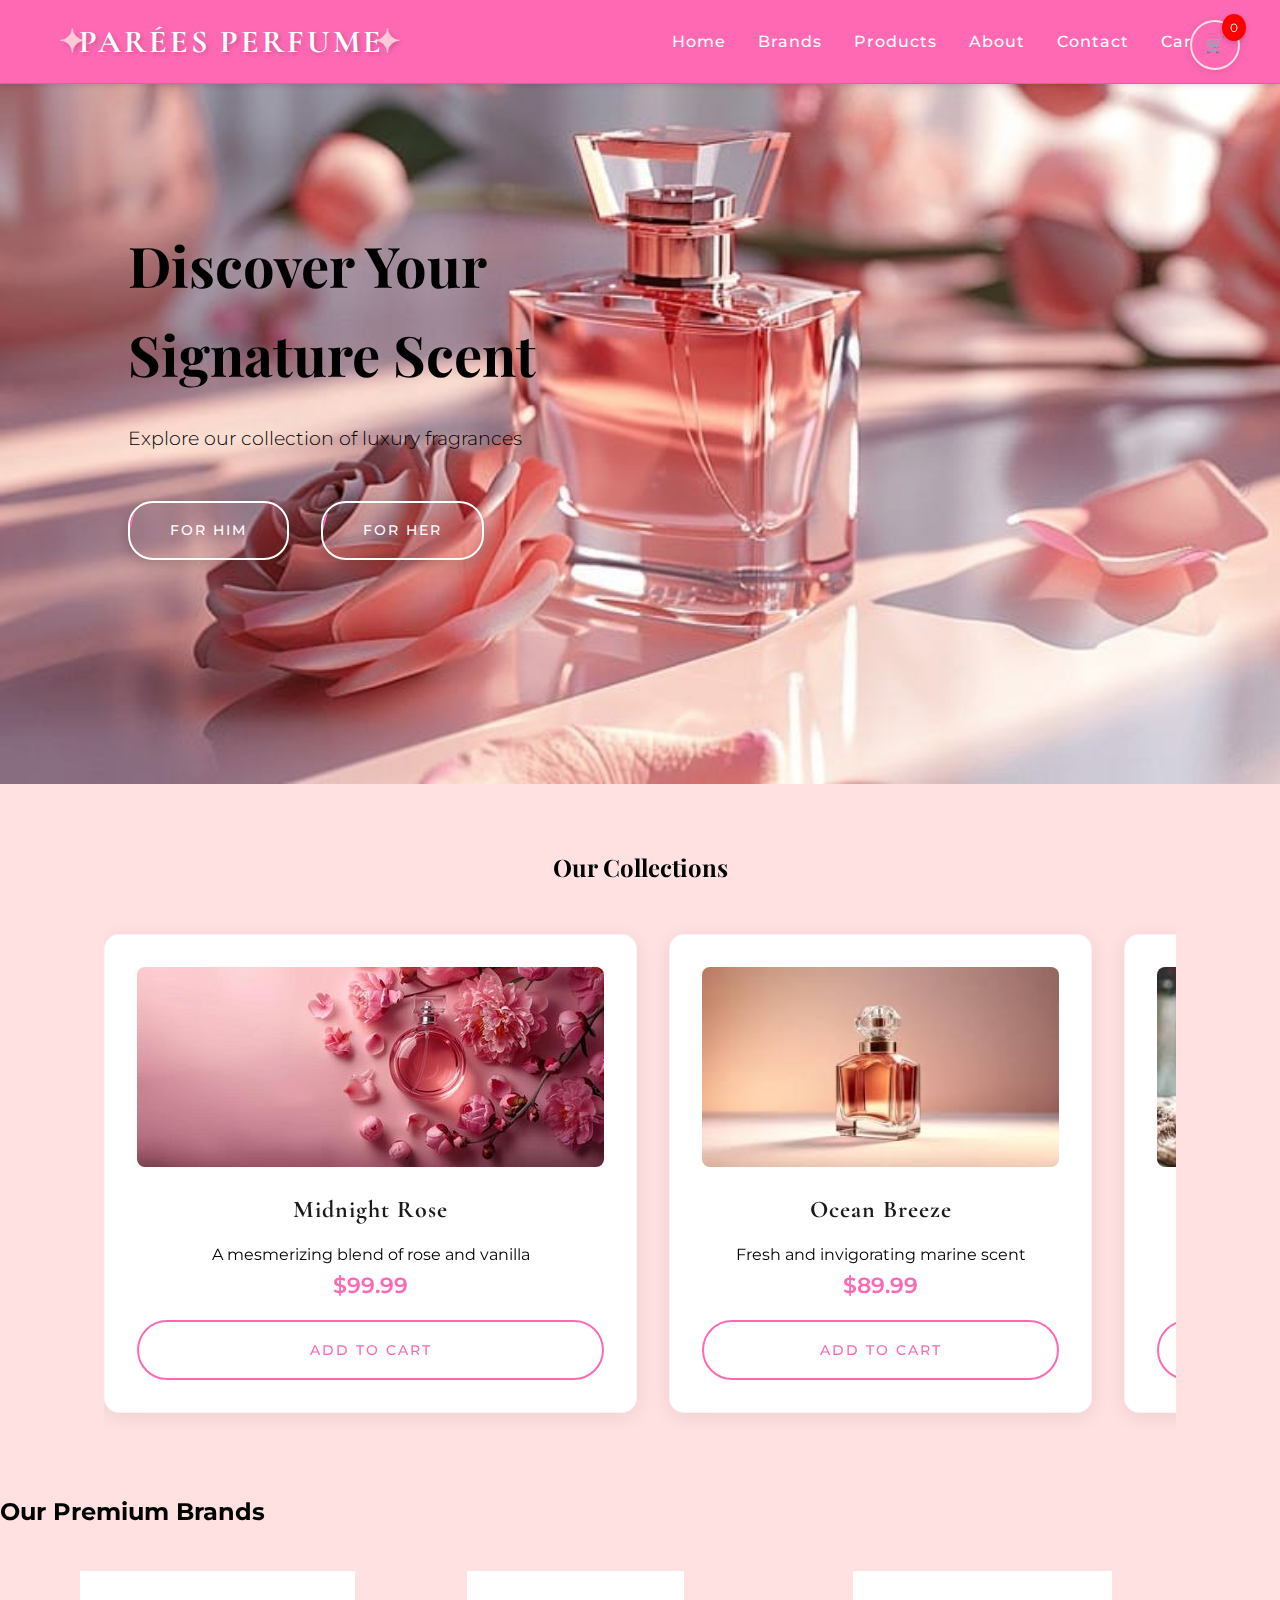
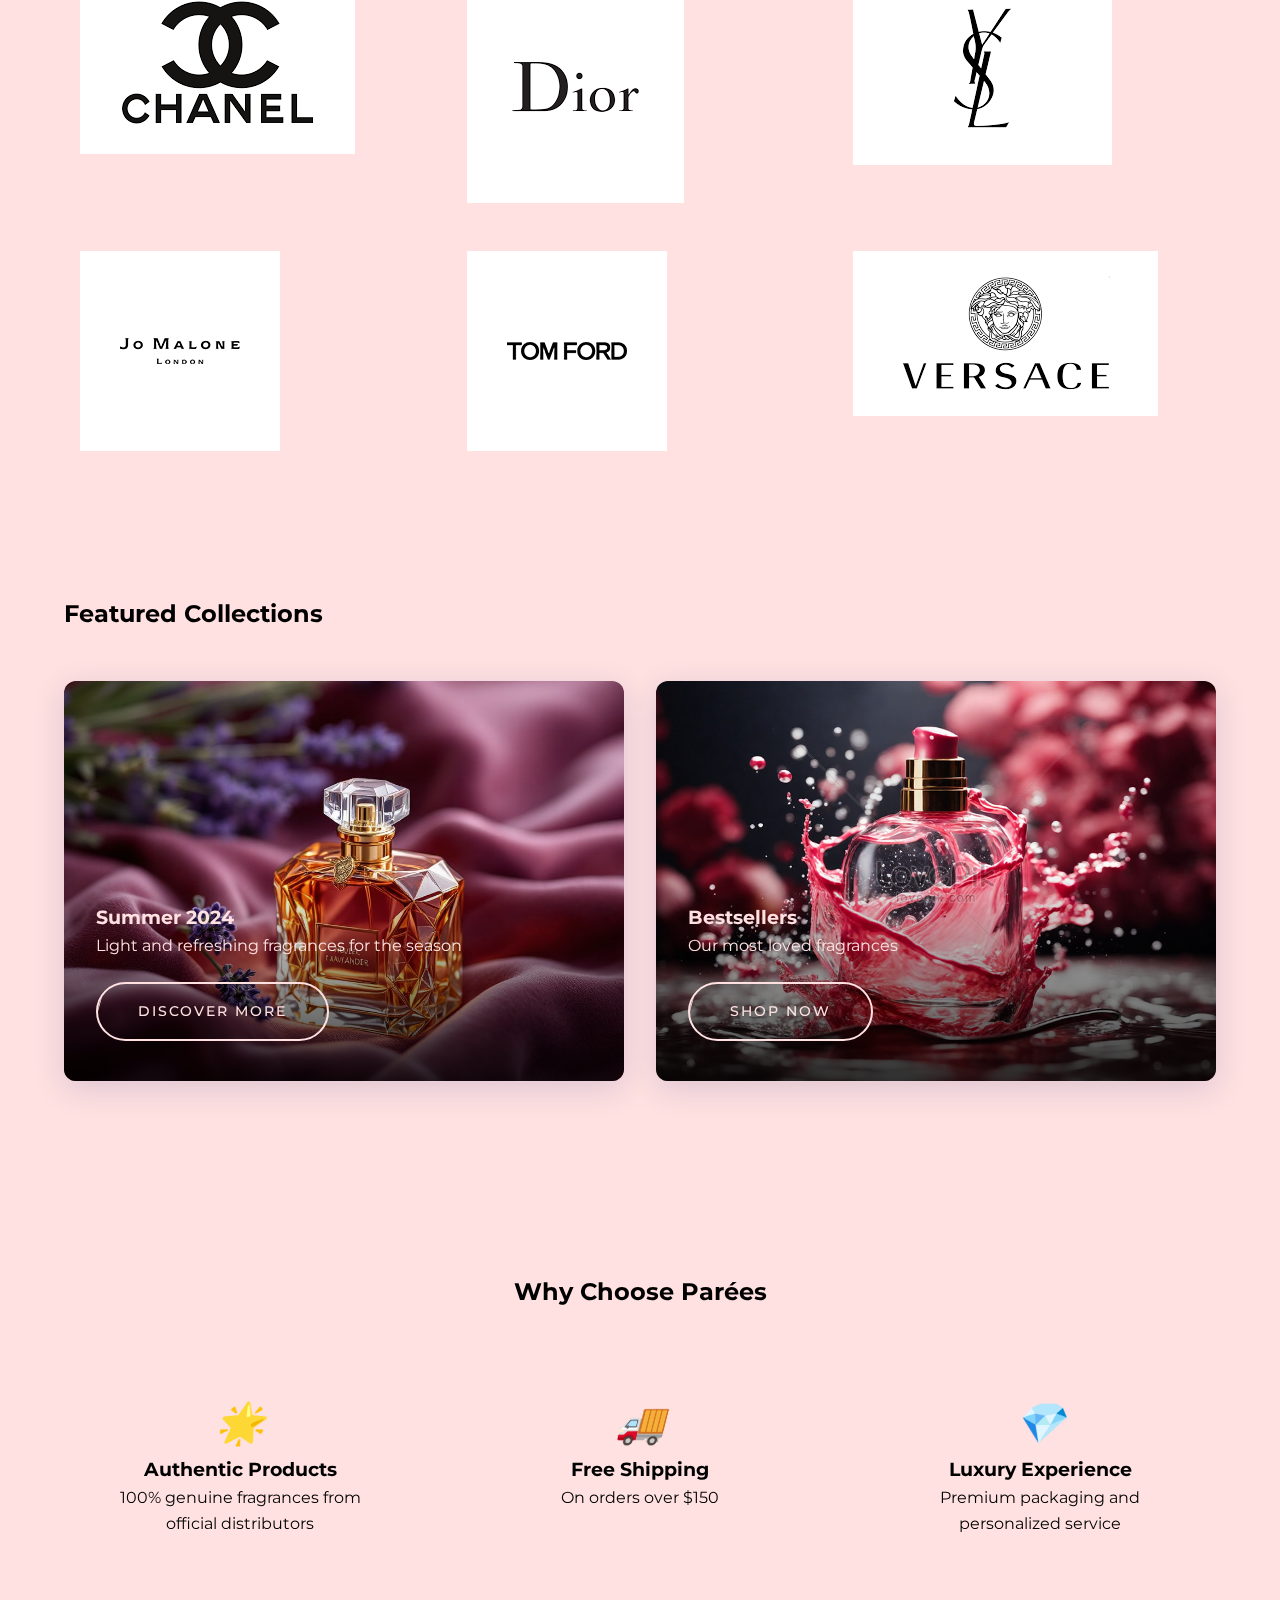
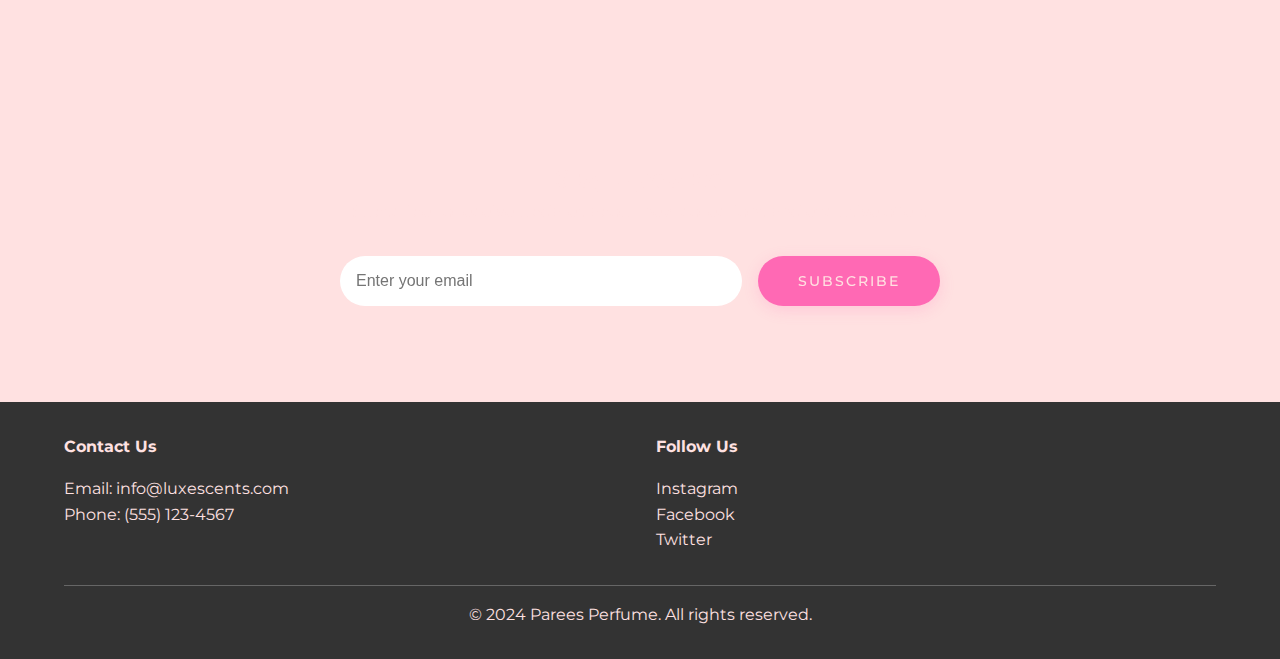
==== index.html @ 239a9b9b "Add files via upload" ====
<!DOCTYPE html>
<html lang="en">
<head>
    <meta charset="UTF-8">
    <meta name="viewport" content="width=device-width, initial-scale=1.0">
    <title>Parees Perfume | Your Signature Scent</title>
    <link rel="preconnect" href="https://fonts.googleapis.com">
    <link rel="preconnect" href="https://fonts.gstatic.com" crossorigin>
    <link href="https://fonts.googleapis.com/css2?family=Cormorant+Garamond:wght@400;600&family=Montserrat:wght@300;400;500&family=Playfair+Display:wght@400;700&display=swap" rel="stylesheet">
    <link rel="stylesheet" href="styles.css">
    <link rel="stylesheet" href="responsive.css">
</head>
<body>
    <header>
        <nav>
            <div class="logo">PARÉES PERFUME</div>
            <div class="hamburger">
                <span></span>
                <span></span>
                <span></span>
            </div>
            <ul class="nav-links">
                <li><a href="#home">Home</a></li>
                <li><a href="brands.html">Brands</a></li>
                <li><a href="#products">Products</a></li>
                <li><a href="about.html">About</a></li>
                <li><a href="contact.html">Contact</a></li>
                <li><a href="cart.html">Cart</a></li>
            </ul>
        </nav>
    </header>

    <div class="cart-toggle" id="cartToggle">
        🛒
        <span class="cart-badge">0</span>
    </div>

    <div class="cart-sidebar" id="cartSidebar">
        <button class="close-cart" id="closeCart">×</button>
        <h2>Your Cart</h2>
        <div id="cartItems" class="cart-items">
            <!-- Cart items will be inserted here -->
        </div>
        <div class="cart-summary">
            <div class="summary-item">
                <span>Total:</span>
                <span id="cartTotal">$0.00</span>
            </div>
            <button class="checkout-btn">Checkout</button>
        </div>
    </div>

    <div class="main">
    <section class="hero">
        <h1>Discover Your Signature Scent</h1>
        <p>Explore our collection of luxury fragrances</p>
        <div class="gender-nav">
            <a href="male.html" class="gender-btn">For Him</a>
            <a href="female.html" class="gender-btn">For Her</a>
        </div>
    </div>
    </section>

    <section class="products" id="products">
        <h2>Our Collections</h2>
        <div class="product-grid">
            <div class="product-card" data-product-id="1">
                <img src="1.jpeg" alt="Midnight Rose" class="product-image">
                <h3>Midnight Rose</h3>
                <p>A mesmerizing blend of rose and vanilla</p>
                <span class="price">$99.99</span>
                <button>Add to Cart</button>
            </div>

            <div class="product-card" data-product-id="2">
                <img src="2.png" alt="Ocean Breeze" class="product-image">
                <h3>Ocean Breeze</h3>
                <p>Fresh and invigorating marine scent</p>
                <span class="price">$89.99</span>
                <button>Add to Cart</button>
            </div>

            <div class="product-card" data-product-id="3">
                <img src="3.png" alt="Woodland Mystery" class="product-image">
                <h3>Woodland Mystery</h3>
                <p>Deep woody notes with amber</p>
                <span class="price">$119.99</span>
                <button>Add to Cart</button>
            </div>
        </div>
    </section>

    <section class="featured-brands">
        <h2>Our Premium Brands</h2>
        <div class="brands-grid">

            <div class="chanel_logo">
            <a href="brands.html" class="brand-item">
                <img src="chanellogo.png" alt="Chanel">
            </a>
             </div>

             <div class="dior_logo">
            <a href="brands.html" class="brand-item">
                <img src="dior.jpg.png" alt="Dior">
            </a>
            </div>

            <div class="gucci_logo">
                <a href="brands.html" class="brand-item">
                    <img src="ysl.1.png" alt="ysl">
                </a>
                </div>

                <div class="jomalone_logo">
                    <a href="brands.html" class="brand-item">
                        <img src="jomalone_logo2.png" alt="jomalone_logo">
                    </a>
                    </div>
                
                    
                    <div class="gucci_logo">
                        <a href="brands.html" class="brand-item">
                            <img src="tm2.png" alt="Dior">
                        </a>
                        </div>

                        <div class="gucci_logo">
                            <a href="brands.html" class="brand-item">
                                <img src="versace.jpg.png" alt="Dior">
                            </a>
                            </div>




            <!-- <div class="gucci_logo">
             <a href="brands.html" class="brand-item"> -->
                <!-- <img src="ysl.jpg.png" alt="ysl> -->
            <!-- </a> -->
            <!-- </div> -->
            <!-- <a href="brands.html" class="view-all-brands">
                View All Brands <span>→</span>
            </a>
        </div>  -->
    </section>

    <section class="featured-section">
        <h2>Featured Collections</h2>
        <div class="featured-grid">
            <div class="featured-card">
                <img src="summer_collection.png" alt="Summer Collection 2024" class="featured-image">
                <div class="featured-content">
                    <h3>Summer 2024</h3>
                    <p>Light and refreshing fragrances for the season</p>
                    <a href="#" class="featured-btn">Discover More</a>
                </div>
            </div>
            <div class="featured-card">
                <img src="bestseller.png" alt="Bestseller Collection" class="featured-image">
                <div class="featured-content">
                    <h3>Bestsellers</h3>
                    <p>Our most loved fragrances</p>
                    <a href="#" class="featured-btn">Shop Now</a>
                </div>
            </div>
        </div>
    </section>

    <section class="why-choose-us">
        <h2>Why Choose Parées</h2>
        <div class="features-grid">
            <div class="feature">
                <i class="feature-icon">🌟</i>
                <h3>Authentic Products</h3>
                <p>100% genuine fragrances from official distributors</p>
            </div>
            <div class="feature">
                <i class="feature-icon">🚚</i>
                <h3>Free Shipping</h3>
                <p>On orders over $150</p>
            </div>
            <div class="feature">
                <i class="feature-icon">💎</i>
                <h3>Luxury Experience</h3>
                <p>Premium packaging and personalized service</p>
            </div>
        </div>
    </section>

    <section class="newsletter">
        <div class="newsletter-content">
            <h2>Stay Updated</h2>
            <p>Subscribe to receive updates about new collections and exclusive offers</p>
            <form class="subscribe-form">
                <input type="email" placeholder="Enter your email">
                <button type="submit">Subscribe</button>
            </form>
        </div>
    </section>

</div>

    <footer>
        <div class="footer-content">
            <div class="footer-section">
                <h4>Contact Us</h4>
                <p>Email: info@luxescents.com</p>
                <p>Phone: (555) 123-4567</p>
            </div>
            <div class="footer-section">
                <h4>Follow Us</h4>
                <p>Instagram</p>
                <p>Facebook</p>
                <p>Twitter</p>
            </div>
        </div>
        <div class="footer-bottom">
            <p>&copy; 2024 Parees Perfume. All rights reserved.</p>
        </div>
    </footer>

    <script src="cart.js"></script>
</body>
</html>
---- styles.css ----
:root {
    --primary-black: #1A1A1A;
    --dark-grey: #333333;
    --medium-grey: #666666;
    --light-grey: #EEEEEE;
    --off-white: #ffe1e1;    /* Changed from #ffc5c5 to #ffe1e1 */
    --pure-white: #ffe1e1;   /* Changed from #ffc5c5 to #ffe1e1 */
    --nav-bg: #ff69b4;
    --nav-text: #ffffff;
    --nav-hover: #ff8dc6;
    --nav-active: #ffffff;
    --nav-border: #ff4da6;
    --font-primary: 'Playfair Display', serif;
    --font-secondary: 'Montserrat', sans-serif;
    --font-accent: 'Cormorant Garamond', serif;
    --link-hover-color: #C4A962;
    --link-active-color: #E6D5C7;
}

* {
    margin: 0;
    padding: 0;
    box-sizing: border-box;
}

body {
    font-family: var(--font-secondary);
    line-height: 1.6;
    background-color: #ffe1e1;  /* Changed from #ffc5c5 */
    min-height: 100vh;
    display: flex;
    flex-direction: column;
}

.main, .male, .female, .brandpic {
    flex: 1;
    padding-bottom: 4rem; /* Add space for footer */
}

.main{
    background-image: url(homepic.jpeg);
    background-position: center;
    background-size: cover;
    background-repeat: no-repeat;
    /* background-attachment: fixed; */
  
}

/* Header & Navigation */
header {
    background-color: #fff;
    box-shadow: 0 2px 5px rgba(0,0,0,0.1);
    position: fixed;
    width: 100%;
    top: 0;
    z-index: 999; /* Reduced to be below cart-toggle */
}

nav {
    display: flex;
    justify-content: space-between;
    align-items: center;
    padding: 1rem 5%;
    max-width: 100%;
    margin: 0 auto;
    background-color: var(--nav-bg);
    border-bottom: 1px solid var(--nav-border);
}

.logo {
    font-size: 2rem;
    font-weight: 700;
    color: var(--nav-text);
    text-shadow: 2px 2px 4px rgba(0, 0, 0, 0.2);
    letter-spacing: 3px;
    font-family: var(--font-accent);
    position: relative;
    padding: 0 15px;
    display: flex;
    align-items: center;
    gap: 10px;
}

.logo-icon {
    font-size: 1.8rem;
    color: var(--pure-white);
}

.logo::before {
    content: '✦';
    position: absolute;
    left: -5px;
    color: var(--pure-white);
    opacity: 0.8;
}

.logo::after {
    content: '✦';
    position: absolute;
    right: -5px;
    color: var(--pure-white);
    opacity: 0.8;
}

.logo:hover::before,
.logo:hover::after {
    animation: sparkle 1s infinite;
}

@keyframes sparkle {
    0% { transform: scale(1); opacity: 0.8; }
    50% { transform: scale(1.2); opacity: 1; }
    100% { transform: scale(1); opacity: 0.8; }
}

nav ul {
    display: flex;
    list-style: none;
}

nav ul li a {
    text-decoration: none;
    color: var(--nav-text);
    padding: 0.5rem 1rem;
    position: relative;
    font-family: var(--font-secondary);
    font-weight: 500;
    letter-spacing: 1px;
}

nav ul li a::after {
    content: '';
    position: absolute;
    width: 0;
    height: 2px;
    bottom: 0;
    left: 50%;
    background-color: var(--link-hover-color);
    transition: all 0.3s ease;
    transform: translateX(-50%);
}

nav ul li a:hover::after {
    width: 100%;
}

nav ul li a.active {
    color: var(--link-hover-color);
}

nav ul li a.active::after {
    width: 100%;
    background-color: var(--link-hover-color);
}

/* Hero Section */
.hero {
    height: 80vh;
    background-size: cover;
    background-position: center;
    display: flex;
    flex-direction: column;
    justify-content: center;
    align-items: flex-start;  /* Changed from center to flex-start */
    text-align: left;        /* Changed from center to left */
    /* color: var(--pure-white); */
    padding: 60px 10% 0;     /* Added horizontal padding */

}

.female{
    background-image: url(forher.webp);
    background-repeat: no-repeat;
    /* background-attachment: fixed; */
    background-position: center;
    background-size: cover;
}

.male{
    background-image: url(forhim.jpeg);
    background-repeat: no-repeat;
    /* background-attachment: fixed; */
    background-position: center;
    background-size: cover;
}

/* .summer_collection{
    background-image: url(summer2024.jpeg);
    background-repeat: no-repeat;
    background-attachment: fixed;
    background-position: center;
    background-size: cover;
} */
.hero h1 {
    font-size: 3.5rem;       /* Slightly increased for impact */
    margin-bottom: 1.5rem;
    max-width: 600px;        /* Added max-width for better readability */
    font-family: var(--font-primary);
    font-weight: 700;
}

.hero p {
    font-size: 1.2rem;       /* Added specific size for subtitle */
    max-width: 500px;        /* Added max-width for better readability */
    font-family: var(--font-secondary);
    font-weight: 300;
}

.back{
    background: transparent;
}

/* ...existing code... */

.gender-nav {
    margin-top: 3rem;
    display: flex;
    gap: 2rem;
}

.gender-btn {
    padding: 1rem 2.5rem;
    font-size: 0.9rem;
    background: transparent;
    color: white;             /* Changed to white */
    border: 2px solid white;  /* Changed to white */
    border-radius: 25px;
    font-family: var(--font-secondary);
    font-weight: 500;
    letter-spacing: 2px;
    text-transform: uppercase;
    position: relative;
    overflow: hidden;
    transition: all 0.3s ease;
    z-index: 1;
    cursor: pointer;
    text-decoration: none;
    display: inline-block;
    box-shadow: 0 4px 15px rgba(0, 0, 0, 0.2);
}

.gender-btn::before {
    content: '';
    position: absolute;
    top: 0;
    left: -100%;
    width: 100%;
    height: 100%;
    background: var(--nav-bg);    /* Changed to pink background for hover */
    transition: transform 0.6s ease;
    transform: skewX(-15deg);
    z-index: -1;
}

.gender-btn:hover {
    color: white;                 /* Text stays white on hover */
    border-color: var(--nav-bg);  /* Border becomes pink on hover */
    transform: translateY(-3px);
    box-shadow: 0 6px 20px rgba(255, 105, 180, 0.3);
}

.gender-btn:hover::before {
    transform: skewX(-15deg) translateX(100%);
}

.gender-btn:active {
    transform: translateY(-1px);
    box-shadow: 0 3px 10px rgba(255, 105, 180, 0.2);
}

/* ...existing code... */

/* Products Section */
.products {
    padding: 4rem 5%;
    max-width: 1200px;
    margin: 0 auto;
}

.products h2 {
    text-align: center;
    margin-bottom: 2rem;
    color: var (--primary-black);
    font-family: var(--font-primary);
}

.product-grid {
    display: flex;
    flex-wrap: nowrap;
    gap: 2rem;
    overflow-x: auto;
    padding: 1rem 0;
    scroll-behavior: smooth;
    -webkit-overflow-scrolling: touch;
}

.product-card {
    position: relative;
    min-width: 280px;
    flex: 0 0 auto;
    background: white;
    padding: 2rem;
    border-radius: 15px;
    box-shadow: 0 4px 20px rgba(0, 0, 0, 0.08);
    text-align: center;
    transition: all 0.3s ease;
    border: 1px solid rgba(255, 105, 180, 0.1);
    overflow: hidden;
}

.product-card:hover {
    transform: translateY(-8px);
    box-shadow: 0 12px 30px rgba(255, 105, 180, 0.15);
}

.product-image {
    width: 100%;
    height: 280px;
    margin-bottom: 1.5rem;
    overflow: hidden;
    border-radius: 10px;
    background: #f8f8f8;
    position: relative;
}

.product-image img {
    width: 100%;
    height: 100%;
    object-fit: contain;
    transition: transform 0.5s ease;
}

.product-card:hover .product-image img {
    transform: scale(1.08);
}

.product-info {
    padding: 0.5rem;
}

.product-card h3 {
    font-family: var(--font-accent);
    font-size: 1.5rem;
    color: var(--primary-black);
    margin-bottom: 0.8rem;
    letter-spacing: 1px;
}

.price {
    font-size: 1.4rem;
    color: var(--nav-bg);
    font-weight: 600;
    margin: 1rem 0;
    font-family: var(--font-secondary);
}

.product-card button {
    width: 100%;
    padding: 1.2rem;
    background: transparent;
    color: var(--nav-bg);
    border: 2px solid var(--nav-bg);
    border-radius: 30px;
    font-family: var(--font-secondary);
    font-weight: 500;
    letter-spacing: 2px;
    text-transform: uppercase;
    font-size: 0.9rem;
    transition: all 0.3s ease;
    cursor: pointer;
    margin-top: 1rem;
    position: relative;
    overflow: hidden;
}

.product-card button::before {
    content: '';
    position: absolute;
    top: 0;
    left: -100%;
    width: 100%;
    height: 100%;
    background: var(--nav-bg);
    transition: transform 0.5s ease;
    transform: skewX(-15deg);
    z-index: -1;
}

.product-card button:hover {
    color: white;
    transform: translateY(-3px);
    box-shadow: 0 5px 15px rgba(255, 105, 180, 0.3);
}

.product-card button:hover::before {
    transform: skewX(-15deg) translateX(100%);
}

/* Responsive adjustments */
@media (max-width: 768px) {
    .product-card {
        padding: 1.5rem;
        min-width: 240px;
    }

    .product-image {
        height: 220px;
    }

    .product-card h3 {
        font-size: 1.3rem;
    }

    .price {
        font-size: 1.2rem;
    }

    .product-card button {
        padding: 1rem;
        font-size: 0.8rem;
    }
}

/* Add custom scrollbar styles */
.product-grid::-webkit-scrollbar {
    height: 8px;
}

.product-grid::-webkit-scrollbar-track {
    background: var(--light-grey);
    border-radius: 4px;
}

.product-grid::-webkit-scrollbar-thumb {
    background: var(--nav-bg);
    border-radius: 4px;
}

.product-grid::-webkit-scrollbar-thumb:hover {
    background: var(--nav-hover);
}

/* Footer */
footer {
    background: var(--dark-grey);
    color: var(--pure-white);
    padding: 2rem 5%;
    position: relative;
    bottom: 0;
    width: 100%;
    margin-top: auto;
}

.footer-content {
    display: grid;
    grid-template-columns: repeat(auto-fit, minmax(200px, 1fr));
    gap: 2rem;
    max-width: 1200px;
    margin: 0 auto;
}

.footer-section h4 {
    margin-bottom: 1rem;
}

.footer-bottom {
    text-align: center;
    margin-top: 2rem;
    padding-top: 1rem;
    border-top: 1px solid var(--medium-grey);
}

/* Responsive Design */
@media (max-width: 768px) {
    .hero h1 {
        font-size: 2rem;
    }
    
    nav {
        flex-direction: column;
        padding: 1rem;
    }
    
    nav ul {
        margin-top: 1rem;
    }
}

/* Cart Styles */
.cart-section {
    padding: 120px 5% 4rem;
    max-width: 1400px;
    margin: 0 auto;
    background: linear-gradient(to bottom, var(--off-white), var(--pure-white));
}

.cart-section h2 {
    font-family: var(--font-accent);
    font-size: 2.5rem;
    text-align: center;
    margin-bottom: 3rem;
    color: var(--nav-bg);
    letter-spacing: 2px;
}

.cart-container {
    display: grid;
    grid-template-columns: 2fr 1fr;
    gap: 2rem;
    margin-top: 2rem;
}

.cart-item {
    display: flex;
    align-items: center;
    padding: 2rem;
    background: var(--pure-white);
    border-radius: 15px;
    margin-bottom: 1.5rem;
    box-shadow: 0 4px 20px rgba(0,0,0,0.05);
    transition: transform 0.3s ease, box-shadow 0.3s ease;
    border: 1px solid rgba(255,105,180,0.1);
}

.cart-item:hover {
    transform: translateY(-3px);
    box-shadow: 0 6px 25px rgba(0,0,0,0.08);
}

.cart-item img {
    width: 120px;
    height: 120px;
    object-fit: cover;
    border-radius: 10px;
    margin-right: 2rem;
    box-shadow: 0 4px 10px rgba(0,0,0,0.1);
}

.item-details {
    flex-grow: 1;
}

.item-details h3 {
    font-family: var(--font-accent);
    font-size: 1.5rem;
    color: var(--dark-grey);
    margin-bottom: 0.5rem;
}

.item-details p {
    font-size: 1.25rem;
    color: var(--nav-bg);
    font-weight: 500;
}

.quantity {
    margin-top: 1rem;
    display: flex;
    align-items: center;
    gap: 1rem;
}

.quantity input {
    width: 60px;
    text-align: center;
    padding: 0.5rem;
    border: 2px solid var(--light-grey);
    border-radius: 8px;
    font-size: 1rem;
    font-weight: 500;
}

.qty-btn {
    width: 35px;
    height: 35px;
    padding: 0;
    border-radius: 50%;
    background: var(--nav-bg);
    color: var(--pure-white);
    font-size: 1.2rem;
    border: none;
    transition: all 0.3s ease;
}

.qty-btn:hover {
    background: var(--nav-hover);
    transform: scale(1.1);
}

.remove-btn {
    background: transparent;
    color: var(--nav-bg);
    border: 2px solid var(--nav-bg);
    padding: 0.8rem 1.5rem;
    border-radius: 25px;
    font-weight: 500;
    margin-left: auto;
    transition: all 0.3s ease;
}

.remove-btn:hover {
    background: var(--nav-bg);
    color: var(--pure-white);
}

.cart-summary {
    background: white;  /* Changed from #ffc5c5 */
    padding: 2rem;
    border-radius: 15px;
    box-shadow: 0 4px 20px rgba(0,0,0,0.05);
    border: 1px solid rgba(255,105,180,0.1);
    position: absolute;
    bottom: 20px;
    left: 20px;
    right: 20px;
}

.cart-summary h3 {
    font-family: var(--font-accent);
    font-size: 1.8rem;
    margin-bottom: 1.5rem;
    color: var(--nav-bg);
}

.summary-item {
    display: flex;
    justify-content: space-between;
    margin: 1rem 0;
    font-size: 1.1rem;
}

.total {
    font-weight: bold;
    border-top: 2px solid var(--light-grey);
    padding-top: 1.5rem;
    margin-top: 1.5rem;
    font-size: 1.3rem;
    color: var (--nav-bg);
}

.checkout-btn {
    width: 100%;
    padding: 1.2rem;
    background: var(--nav-bg);
    color: var(--pure-white);
    border: none;
    border-radius: 30px;
    font-size: 1.1rem;
    letter-spacing: 1px;
    margin-top: 2rem;
    transition: all 0.3s ease;
}

.checkout-btn:hover {
    background: var(--nav-hover);
    transform: translateY(-2px);
    box-shadow: 0 5px 15px rgba(255,105,180,0.3);
}

@media (max-width: 768px) {
    .cart-container {
        grid-template-columns: 1fr;
    }
    
    .cart-item {
        flex-direction: column;
        text-align: center;
    }
    
    .cart-item img {
        margin: 0 0 1rem 0;
    }
    
    .remove-btn {
        margin: 1rem 0 0 0;
    }
}

/* Floating Cart Sidebar */
.cart-sidebar {
    position: fixed;
    right: -400px;
    top: 0;
    width: 380px;
    height: 100vh;
    background: white;  /* Changed from #ffc5c5 */
    box-shadow: -4px 0 15px rgba(0,0,0,0.1);
    z-index: 1001;
    transition: right 0.3s cubic-bezier(0.4, 0, 0.2, 1);
    padding: 25px;
    overflow-y: auto;
}

.cart-sidebar.open {
    right: 0;
}

.cart-sidebar::before {
    content: '';
    position: fixed;
    top: 0;
    left: 0;
    width: 100vw;
    height: 100vh;
    background: rgba(0, 0, 0, 0.5);
    opacity: 0;
    visibility: hidden;
    transition: all 0.3s ease;
    z-index: -1;
}

.cart-sidebar.open::before {
    opacity: 1;
    visibility: visible;
}

.cart-toggle {
    position: fixed;
    right: 40px;  /* Increased right spacing */
    top: 20px;    /* Moved higher to align with header */
    background: var(--nav-bg);
    border: 2px solid var(--pure-white);
    color: var(--pure-white);
    padding: 10px;
    border-radius: 50%;
    cursor: pointer;
    z-index: 1002;
    width: 50px;
    height: 50px;
    display: flex;
    align-items: center;
    justify-content: center;
    transition: all 0.3s ease;
    box-shadow: 0 2px 10px rgba(0,0,0,0.1);
    transition: transform 0.3s ease;
}

.cart-toggle:hover {
    background: var(--nav-hover);
    transform: scale(1.1);
}

/* Adjust cart badge position */
.cart-badge {
    position: absolute;
    top: -8px;
    right: -8px;
    background: #ff0000;
    color: white;
    border-radius: 50%;
    padding: 4px 8px;
    font-size: 12px;
    box-shadow: 0 2px 5px rgba(0,0,0,0.2);
}

.cart-badge.active {
    opacity: 1;
    transform: scale(1);
}

.toast-notification {
    position: fixed;
    top: 90px;
    right: 20px;
    background: var(--nav-bg);
    color: var(--pure-white);
    padding: 1rem;
    border-radius: 8px;
    box-shadow: 0 4px 12px rgba(0,0,0,0.15);
    display: flex;
    align-items: center;
    gap: 10px;
    z-index: 1003;
    opacity: 0;
    transform: translateX(100%);
    transition: all 0.3s ease;
}

.toast-notification.show {
    opacity: 1;
    transform: translateX(0);
}

.toast-notification i {
    font-size: 1.2rem;
    color: var(--link-hover-color);
}

.mini-cart-item {
    display: flex;
    align-items: center;
    padding: 15px;
    margin-bottom: 15px;
    background: white;  /* Changed from #ffc5c5 */
    border-radius: 12px;
    transition: transform 0.2s ease;
}

.mini-cart-item:hover {
    transform: translateX(-5px);
    box-shadow: 2px 2px 10px rgba(0,0,0,0.05);
}

.mini-cart-item img {
    width: 80px;
    height: 80px;
    object-fit: cover;
    border-radius: 8px;
    margin-right: 15px;
    box-shadow: 0 2px 5px rgba(0,0,0,0.1);
}

.item-details h4 {
    font-size: 1.1rem;
    margin-bottom: 5px;
    color: var(--dark-grey);
}

.item-details p {
    color: var(--nav-bg);
    font-weight: 600;
    margin-bottom: 8px;
}

.quantity-controls {
    display: flex;
    align-items: center;
    gap: 12px;
    margin-top: 8px;
}

.qty-btn {
    width: 28px;
    height: 28px;
    padding: 0;
    border-radius: 50%;
    background: var(--nav-bg);
    color: white;
    border: none;
    cursor: pointer;
    display: flex;
    align-items: center;
    justify-content: center;
    font-size: 18px;
    transition: all 0.2s ease;
}

.qty-btn:hover {
    background: var(--nav-hover);
    transform: scale(1.1);
}

.qty-display {
    min-width: 25px;
    text-align: center;
    font-weight: 600;
    font-size: 1.1rem;
}

.cart-summary {
    position: sticky;
    bottom: 0;
    background: white;  /* Changed from #ffc5c5 */
    padding: 20px;
    border-top: 2px solid var(--light-grey);
    margin-top: 20px;
}

.summary-item {
    display: flex;
    justify-content: space-between;
    align-items: center;
    margin-bottom: 15px;
    font-size: 1.2rem;
    font-weight: 500;
}

.checkout-btn {
    width: 100%;
    padding: 15px;
    background: var(--nav-bg);
    color: var(--pure-white);
    border: none;
    border-radius: 30px;
    font-size: 1.1rem;
    font-weight: 500;
    letter-spacing: 1px;
    transition: all 0.3s ease;
    margin-top: 15px;
}

.checkout-btn:hover {
    background: var(--nav-hover);
    transform: translateY(-2px);
    box-shadow: 0 5px 15px rgba(255,105,180,0.3);
}

.remove-btn {
    background: none;
    border: none;
    color: var(--medium-grey);
    font-size: 1.5rem;
    padding: 5px;
    cursor: pointer;
    transition: all 0.2s ease;
}

.remove-btn:hover {
    color: #ff0000;
    transform: scale(1.1);
}

.cart-empty {
    text-align: center;
    padding: 2rem;
    color: var(--medium-grey);
}

.cart-empty i {
    font-size: 3rem;
    margin-bottom: 1rem;
    color: var(--light-grey);
}

@media (max-width: 768px) {
    .cart-sidebar {
        width: 100%;
        right: -100%;
    }
}

/* Brands Page Styles */
.brands-hero {
    height: 40vh;
    background-size: cover;
    background-position: center;
    display: flex;
    flex-direction: column;
    justify-content: center;
    align-items: center;
    text-align: center;
    color: var(--primary-black); /* Changed from var(--pure-white) to var(--primary-black) */
    padding-top: 80px;
}

.brands-hero h1 {
    font-size: 2.5rem;
    margin-bottom: 1rem;
    font-family: var(--font-primary);
    text-shadow: none; /* Remove any text shadow if present */
    color: var(--primary-black); /* Explicitly set heading color to black */
}

.brands-hero p {
    color: var(--primary-black); /* Explicitly set paragraph color to black */
    text-shadow: none; /* Remove any text shadow if present */
}

.brandpic{
    background-image: url(brandpic.jpeg);
    background-repeat: no-repeat;
    background-attachment: fixed;
    background-position: center;
    background-size: cover;
}
.brands-hero h1 {
    font-size: 2.5rem;
    margin-bottom: 1rem;
    font-family: var(--font-primary);
}

.brands-grid {
    display: grid;
    grid-template-columns: repeat(auto-fit, minmax(280px, 1fr));
    gap: 2.5rem;
    max-width: 1200px;
    margin: 0 auto;
    padding: 2.5rem;
}

.brands_pic{
    /* background-image: url(3.jpg); */
    background-repeat: no-repeat;
    background-attachment: fixed;
    background-position: center;
    background-size: cover;
}
.brand-card {
    position: relative;
    padding: 2.5rem 2rem;
    text-align: center;
    transition: all 0.4s ease;
    background: rgba(255, 255, 255, 0.95);
    backdrop-filter: blur(10px);
    border: 2px solid var(--nav-bg);
    box-shadow: 0 8px 32px rgba(255, 105, 180, 0.15);
    overflow: hidden;
    cursor: pointer;
}

.brand-card::before {
    content: '';
    position: absolute;
    top: 0;
    left: 0;
    width: 100%;
    height: 100%;
    background: linear-gradient(45deg, transparent, rgba(255, 105, 180, 0.1), transparent);
    transform: translateX(-100%);
    transition: 0.6s;
}

.brand-card:hover {
    transform: translateY(-10px) scale(1.02);
    box-shadow: 0 15px 45px rgba(255, 105, 180, 0.2);
    border-color: var(--nav-hover);
}

.brand-card:hover::before {
    transform: translateX(100%);
}

.brand-card img {
    width: 120px;
    height: 120px;
    object-fit: contain;
    margin: 0 auto 1.5rem;
    transition: transform 0.4s ease;
    filter: grayscale(20%);
}

.brand-card:hover img {
    transform: scale(1.1);
    filter: grayscale(0%);
}

.brand-card h3 {
    font-size: 2rem;
    margin-bottom: 1rem;
    color: var(--nav-bg);
    font-family: var(--font-accent);
    position: relative;
    display: inline-block;
    transition: all 0.3s ease;
}

.brand-card:hover h3 {
    color: var(--nav-hover);
}

.brand-card h3::after {
    content: '';
    position: absolute;
    bottom: -5px;
    left: 0;
    width: 100%;
    height: 2px;
    background: var(--link-hover-color);
    transform: scaleX(0);
    transition: transform 0.3s ease;
}

.brand-card:hover h3::after {
    transform: scaleX(1);
}

.brand-card p {
    color: var(--medium-grey);
    margin-bottom: 2rem;
    font-style: italic;
    font-family: var(--font-secondary);
    font-weight: 400;
    line-height: 1.6;
}

.brand-btn {
    background: transparent;
    color: var(--nav-bg);
    border: 2px solid var(--nav-bg);
    padding: 1rem 2.5rem;
    border-radius: 30px;
    font-weight: 500;
    letter-spacing: 2px;
    text-transform: uppercase;
    font-size: 0.9rem;
    transition: all 0.3s ease;
}

.brand-btn:hover {
    background: var(--nav-bg);
    color: white;
    transform: translateY(-2px);
    box-shadow: 0 5px 15px rgba(255, 105, 180, 0.3);
}

@media (max-width: 768px) {
    .brands-hero h1 {
        font-size: 2rem;
    }
    
    .brand-card {
        padding: 1.5rem;
    }
}

/* Chanel Page Styles */
.chanel-page {
    /* background-color: var(--pure-white); */
    background-image: url(chanel.jpeg);
    background-repeat: no-repeat;
    /* background-attachment: fixed; */
    background-position: center;
    background-size: cover;
}

.brand-hero {
    height: 90vh;
    /* background: linear-gradient(rgba(0,0,0,0.3), rgba(0,0,0,0.3));*/
                    /* url("images/backgrounds/chanel.jpeg"); */
    background-size: cover;
    background-position: center;
    display: flex;
    flex-direction: column;
    justify-content: center;
    align-items: center;
    text-align: center;
    /* color: #ffffff;  Changed from var(--pure-white) to solid white */
    padding-top: 80px;
}

.brand-hero h1 {
    color: #EEEEEE;  /* Added explicit white color for heading */
    text-shadow: 2px 2px 4px rgba(0, 0, 0, 0.3);  /* Added text shadow for better visibility */
    font-size: 4rem;
    font-family: var(--font-accent);
    letter-spacing: 8px;
    margin-bottom: 1rem;
}

.brand-hero p {
    color: #EEEEEE;  /* Added explicit white color for paragraph */
    text-shadow: 1px 1px 3px rgba(0, 0, 0, 0.3);  /* Added text shadow for better visibility */
    font-size: 1.2rem;
    font-family: var(--font-secondary);
    max-width: 600px;
    margin: 0 auto;
}

/* Dior Page Styles */
.dior_pic{
    background-image: url(dior.png);
    background-repeat: no-repeat;
    /* background-attachment: fixed; */
    background-position: center;
    background-size: cover;
}
/* .dior-page { */
    /* background-color: var(--pure-white); */
/* } */

/* .dior-page .brand-hero {
    /* background: linear-gradient(rgba(0,0,0,0.4), rgba(0,0,0,0.4)),  */
                /* url('images/backgrounds/dior-bg.jpg'); */
    /* Other properties inherit from existing .brand-hero class */
/* } */ 

.dior-page .brand-logo {
    width: 180px; /* Slightly larger for Dior logo */
    margin-bottom: 2rem;
    filter: brightness(0) invert(1);
}

.tom-pic{
    background-image: url(tomford.png);
    background-repeat: no-repeat;
    /* background-attachment: fixed; */
    background-position: center;
    background-size: cover;
}

/* Tom Ford Page Styles */
/* .tomford-page {
    background-color: var(--pure-white);
}

.tomford-page .brand-hero {
    background: linear-gradient(rgba(0,0,0,0.5), rgba(0,0,0,0.5)), 
                url('images/backgrounds/tomford-bg.jpg');
    /* Other properties inherit from existing .brand-hero class */
/* }  */

.tomford-page .brand-logo {
    width: 200px;
    margin-bottom: 2rem;
    filter: brightness(0) invert(1);
}

/* Jo Malone Page Styles */ */
.jomalone-page {
    background-color: var(--pure-white);
}

/* .jomalone-page .brand-hero { */
    /* background: linear-gradient(rgba(0,0,0,0.3), rgba(0,0,0,0.3)),  */
                /* url('images/backgrounds/jomalone-bg.jpg'); */
    /* Other properties inherit from existing .brand-hero class
/* } */
/* } */

.jo_pic{
    background-image: url(jomelone.png);
    background-repeat: no-repeat;
    /* background-attachment: fixed; */
    background-position: center;
    background-size: cover;
}

.jomalone-page .brand-logo {
    width: 220px;
    margin-bottom: 2rem;
    filter: brightness(0) invert(1);
}

.jomalone-page .brand-hero {
    /* background: linear-gradient(rgba(0,0,0,0.3), rgba(0,0,0,0.3)),  */
                /* url('jomalone-hero.jpg'); */
    background-size: cover;
    background-position: center;
    height: 90vh;
    display: flex;
    flex-direction: column;
    justify-content: center;
    align-items: center;
    text-align: center;
    color: var(--pure-white);
    padding-top: 80px;
}

.jomalone-page .brand-hero h1 {
    font-size: 3.5rem;
    margin: 1rem 0;
    font-family: var(--font-accent);
    letter-spacing: 0.5rem;
}

.jomalone-page .product-card {
    /* background: rgba(255, 255, 255, 0.95); */
    border: 1px solid #e0e0e0;
}

/* Versace Page Styles */
/* .versace-page { */
    /* background-color: var(--pure-white); */
    /* background-image: linear-gradient(rgba(0,0,0,0.02), rgba(0,0,0,0.02)), url('versace-bg.jpg'); */
    /* background-attachment: fixed;
    background-position: center;
    background-size: cover;
} */

.versace-page .brand-hero {
    /* background: linear-gradient(rgba(0,0,0,0.6), rgba(0,0,0,0.6)),  */
                /* url('versace-hero.jpg'); */
    background-size: cover;
    background-position: center;
    height: 90vh;
}

.versace_pic{
    background-image: url(versace.png);
    background-repeat: no-repeat;
    /* background-attachment: fixed; */
    background-position: center;
    background-size: cover;
}

.versace-page .brand-logo {
    width: 200px;
    margin-bottom: 2rem;
    filter: brightness(0) invert(1);
}

.versace-page .brand-hero h1 {
    font-size: 4.5rem;
    font-family: var(--font-accent);
    letter-spacing: 1rem;
    margin: 1rem 0;
    text-transform: uppercase;
}

.versace-page .product-card {
    background: rgba(255, 255, 255, 0.95);
    border: 1px solid rgba(0, 0, 0, 0.1);
    box-shadow: 0 8px 32px rgba(31, 38, 135, 0.1);
}

.versace-page .product-card button {
    border-color: #B8860B;
    color: #B8860B;
}

.versace-page .product-card button:hover {
    background: #B8860B;
    color: var(--pure-white);
}

/* YSL Page Styles */
/* .ysl-page { */
    /* background-color: var(--pure-white); */
    /* background-image: linear-gradient(rgba(0,0,0,0.02), rgba(0,0,0,0.02)), url('ysl-bg.jpg');
    background-attachment: fixed;
    background-position: center;
    background-size: cover;
} */

.ysl-page .brand-hero {
    /* background: linear-gradient(rgba(0,0,0,0.7), rgba(0,0,0,0.7)),  */
                /* url('ysl-hero.jpg'); */
    background-size: cover;
    background-position: center;
    height: 90vh;
}


.ysl_pic{
    background-image: url(ysl.png);
    background-repeat: no-repeat;
    /* background-attachment: fixed; */
    background-position: center;
    background-size: cover;
}
.ysl-page .brand-logo {
    width: 180px;
    margin-bottom: 2rem;
    filter: brightness(0) invert(1);
}

.ysl-page .brand-hero h1 {
    font-size: 3.8rem;
    font-family: var(--font-accent);
    letter-spacing: 0.5rem;
    margin: 1rem 0;
    text-transform: uppercase;
}

.ysl-page .product-card {
    background: rgba(255, 255, 255, 0.95);
    border: 1px solid rgba(0, 0, 0, 0.1);
    box-shadow: 0 8px 32px rgba(31, 38, 135, 0.1);
}

.ysl-page .product-card button {
    border-color: #000;
    color: #000;
}

.ysl-page .product-card button:hover {
    background: #000;
    color: var(--pure-white);
}

/* Featured Section */
.featured-section {
    padding: 6rem 5%;
    /* background-color: var(--off-white); */
}

.featured-grid {
    display: grid;
    grid-template-columns: repeat(auto-fit, minmax(300px, 1fr));
    gap: 2rem;
    margin-top: 3rem;
}

.featured-card {
    position: relative;
    height: 400px;
    overflow: hidden;
    border-radius: 12px;
    box-shadow: 0 8px 32px rgba(31, 38, 135, 0.15);
}

.featured-card img {
    width: 100%;
    height: 100%;
    object-fit: cover;
    transition: transform 0.5s ease; 
}

.featured-card:hover img {
    transform: scale(1.1);
}

.featured-content {
    position: absolute;
    bottom: 0;
    left: 0;
    right: 0;
    padding: 2rem;
    background: linear-gradient(transparent, rgba(0,0,0,0.8));
    color: var(--pure-white);
    z-index: 2;
}

.featured-btn {
    background: transparent;
    color: var(--pure-white);
    border: 2px solid var(--pure-white);
    padding: 1rem 2.5rem;
    border-radius: 30px;
    font-family: var(--font-secondary);
    font-weight: 500;
    letter-spacing: 2px;
    text-transform: uppercase;
    font-size: 0.9rem;
    position: relative;
    overflow: hidden;
    transition: all 0.3s ease;
    z-index: 1;
    cursor: pointer;
    text-decoration: none;
    display: inline-block;
    margin-top: 1.5rem;
}

.featured-btn::before {
    content: '';
    position: absolute;
    top: 0;
    left: -100%;
    width: 100%;
    height: 100%;
    background: var(--pure-white);
    transition: transform 0.6s ease;
    transform: skewX(-15deg);
    z-index: -1;
}

.featured-btn:hover {
    color: var(--nav-bg);
    transform: translateY(-3px);
    box-shadow: 0 5px 15px rgba(0, 0, 0, 0.3);
}

.featured-btn:hover::before {
    transform: skewX(-15deg) translateX(100%);
}

/* Why Choose Us Section */
.why-choose-us {
    padding: 6rem 5%;
    background-color: #ffe1e1;  /* Changed from #ffc5c5 */
    text-align: center;
}

.features-grid {
    display: grid;
    grid-template-columns: repeat(auto-fit, minmax(250px, 1fr));
    gap: 3rem;
    margin-top: 3rem;
}

.feature {
    padding: 2rem;
}

.feature-icon {
    font-size: 2.5rem;
    margin-bottom: 1rem;
}

/* Newsletter Section */
.newsletter {
    padding: 6rem 5%;
    background: linear-gradient(rgba(0,0,0,0.7), rgba(0,0,0,0.7)), url('images/newsletter-bg.jpg');
    background-size: cover;
    background-position: center;
    background-attachment: fixed;
    color: var(--pure-white);
    text-align: center;
}

.newsletter-content {
    max-width: 600px;
    margin: 0 auto;
}

.subscribe-form {
    display: flex;
    gap: 1rem;
    margin-top: 2rem;
}

.subscribe-form input {
    flex: 1;
    padding: 1rem;
    border: none;
    border-radius: 25px;
    font-size: 1rem;
}

.subscribe-form button {
    background: var(--nav-bg);
    color: var(--pure-white);
    border: none;
    padding: 1rem 2.5rem;
    border-radius: 30px;
    font-family: var(--font-secondary);
    font-weight: 500;
    letter-spacing: 2px;
    text-transform: uppercase;
    font-size: 0.9rem;
    position: relative;
    overflow: hidden;
    transition: all 0.3s ease;
    cursor: pointer;
    box-shadow: 0 4px 15px rgba(255, 105, 180, 0.2);
}

.subscribe-form button:hover {
    background: var(--nav-hover);
    transform: translateY(-3px);
    box-shadow: 0 6px 20px rgba(255, 105, 180, 0.4);
}

.subscribe-form button:active {
    transform: translateY(-1px);
    box-shadow: 0 3px 10px rgba(255, 105, 180, 0.3);
}

@media (max-width: 768px) {
    .subscribe-form {
        flex-direction: column;
    }
    
    .subscribe-form button {
        width: 100%;
    }
}

/* ...existing code... */

.quantity-controls {
    display: flex;
    align-items: center;
    gap: 8px;
    margin-top: 8px;
}

.qty-btn {
    width: 24px;
    height: 24px;
    padding: 0;
    border-radius: 50%;
    background: var(--nav-bg);
    color: white;
    border: none;
    cursor: pointer;
    display: flex;
    align-items: center;
    justify-content: center;
    font-size: 16px;
    transition: all 0.2s ease;
}

.qty-btn:hover {
    background: var(--nav-hover);
    transform: scale(1.1);
}

.qty-display {
    min-width: 20px;
    text-align: center;
    font-weight: 500;
}

.toast-notification {
    position: fixed;
    top: 90px;
    right: 20px;
    background: var(--nav-bg);
    color: white;
    padding: 12px 20px;
    border-radius: 8px;
    box-shadow: 0 4px 12px rgba(0,0,0,0.15);
    display: flex;
    align-items: center;
    gap: 12px;
    z-index: 1003;
    opacity: 0;
    transform: translateX(100%);
    transition: all 0.3s ease;
}

.toast-notification.show {
    opacity: 1;
    transform: translateX(0);
}

.notification-icon {
    font-size: 1.2rem;
}

/* ...existing code... */

.pic_1 {
    background-image: url(12.png);
    background-repeat: no-repeat;
    background-position: center;
    background-size: cover;
}

/* ...existing code... */

.pic_13 {
    background-image: url(13.png);
    background-repeat: no-repeat;
    background-position: center;
    background-size: cover;
}

/* ...existing code... */

.pic_14 {
    background-image: url(14.png);
    background-repeat: no-repeat;
    background-position: center;
    background-size: cover;
}

/* ...existing code... */

.pic_15 {
    background-image: url(15.png);
    background-repeat: no-repeat;
    background-position: center;
    background-size: cover;
}

/* ...existing code... */

.pic_16 {
    background-image: url(16.png);
    background-repeat: no-repeat;
    background-position: center;
    background-size: cover;
}

/* ...existing code... */

.pic_17 {
    background-image: url(17.png);
    background-repeat: no-repeat;
    background-position: center;
    background-size: cover;
}

/* ...existing code... */

.pic_18 {
    background-image: url(18.png);
    background-repeat: no-repeat;
    background-position: center;
    background-size: cover;
}

/* ...existing code... */

.pic_19 {
    background-image: url(19.png);
    background-repeat: no-repeat;
    background-position: center;
    background-size: cover;
}

/* ...existing code... */

.pic_20 {
    background-image: url(20.png);
    background-repeat: no-repeat;
    background-position: center;
    background-size: cover;
}

/* .pic_21{
    background-image: url(21.png);
    background-position: center;
    background-repeat: no-repeat;
    background-size: cover;
} */

/* .pic_22{
    background-image: url(22.png);
    background-repeat: no-repeat;
    background-position: center;
    background-size: cover;
} */

/* ...existing code... */

.pic_24 {
    background-image: url(24.png);
    background-repeat: no-repeat;
    background-position: center;
    background-size: cover;
}
/* 
.pic_25{
    background-image: url(25.png);
    background-repeat: no-repeat;
    background-position: center;
    background-size: cover;
} */

/* .pic_26{
    background-image: url(26.png);
    background-repeat: no-repeat;
    background-position: center;
    background-size: cover;
} */

/* ...existing code... */

/* .pic_bright_crystal {
    background-image: url(bright_crystal.png);
    background-repeat: no-repeat;
    background-position: center;
    background-size: cover;
} */

/* ...existing code... */

.product-image {
    width: 100%;
    height: 200px;
    margin-bottom: 1rem;
    overflow: hidden;
    border-radius: 8px;
    /* background: white; */
}

.product-image img {
    width: 100%;
    height: 100%;
    object-fit: contain;
    transition: transform 0.3s ease;
}

.product-card:hover .product-image img {
    transform: scale(1.05);
}

.product-info {
    padding: 1rem;
    text-align: center;
}

/* ...existing code... */
/* 
.pic_lime_basil {
    background-image: url(lime_basil.png);
    background-repeat: no-repeat;
    background-position: center;
    background-size: cover;
} */

/* ...existing code... */

.pic_ysl_1 {
    background-image: url(ysl1.png);
    background-repeat: no-repeat;
    background-position: center;
    background-size: cover;
}

.pic_ysl_2 {
    background-image: url(ysl2.png);
    background-repeat: no-repeat;
    background-position: center;
    background-size: cover;
}

.pic_ysl_3 {
    background-image: url(ysl3.png);
    background-repeat: no-repeat;
    background-position: center;
    background-size: cover;
}

.pic_ysl_4 {
    background-image: url(ysl4.png);
    background-repeat: no-repeat;
    background-position: center;
    background-size: cover;
}

/* ...existing code... */

/* Common Brand Card Theme */
.ysl-page .product-card,
.chanel-page .product-card,
.dior-page .product-card,
.versace-page .product-card,
.jomalone-page .product-card,
.tomford-page .product-card {
    background: #ffffff;
    border: 1px solid rgba(0, 0, 0, 0.1);
    box-shadow: 0 8px 32px rgba(0, 0, 0, 0.1);
    color: #333333;
}

.ysl-page .product-card h3,
.chanel-page .product-card h3,
.dior-page .product-card h3,
.versace-page .product-card h3,
.jomalone-page .product-card h3,
.tomford-page .product-card h3 {
    color: var(--nav-bg);
    font-family: var(--font-accent);
    font-size: 1.8rem;
    letter-spacing: 2px;
}

.ysl-page .product-card p,
.ysl-page .price,
.chanel-page .product-card p,
.chanel-page .price,
.dior-page .product-card p,
.dior-page .price,
.versace-page .product-card p,
.versace-page .price,
.jomalone-page .product-card p,
.jomalone-page .price,
.tomford-page .product-card p,
.tomford-page .price {
    color: var(--dark-grey);
}

.ysl-page .product-card button,
.chanel-page .product-card button,
.dior-page .product-card button,
.versace-page .product-card button,
.jomalone-page .product-card button,
.tomford-page .product-card button {
    background: transparent;
    color: var(--nav-bg);
    border: 2px solid var(--nav-bg);
    text-transform: uppercase;
    letter-spacing: 2px;
    padding: 1rem 2.5rem;
    transition: all 0.3s ease;
}

.ysl-page .product-card button:hover,
.chanel-page .product-card button:hover,
.dior-page .product-card button:hover,
.versace-page .product-card button:hover,
.jomalone-page .product-card button:hover,
.tomford-page .product-card button:hover {
    background: var(--nav-bg);
    color: #ffffff;
    transform: translateY(-3px);
    box-shadow: 0 5px 15px rgba(255, 105, 180, 0.3);
}

/* ...existing code... */

/* Premium Brand Section */
.premium-section {
    padding: 6rem 5%;
    background: linear-gradient(135deg, #fff5f5, #ffffff);
    position: relative;
}

.premium-logo-grid {
    display: grid;
    grid-template-columns: repeat(auto-fit, minmax(200px, 1fr));
    gap: 3rem;
    max-width: 1200px;
    margin: 4rem auto;
    padding: 2rem;
}

.premium-logo {
    position: relative;
    text-align: center;
    padding: 2rem;
    transition: all 0.3s ease;
}

.premium-logo img {
    width: 120px;
    height: auto;
    margin-bottom: 1rem;
    transition: all 0.4s ease;
    filter: grayscale(100%);
}

.premium-logo:hover img {
    filter: grayscale(0%);
    transform: scale(1.1);
}

.premium-logo::after {
    content: '';
    position: absolute;
    bottom: 0;
    left: 50%;
    width: 0;
    height: 2px;
    background: var(--nav-bg);
    transition: all 0.3s ease;
    transform: translateX(-50%);
}

.premium-logo:hover::after {
    width: 50%;
}

.premium-logo h4 {
    font-family: var(--font-accent);
    color: var(--dark-grey);
    font-size: 1.2rem;
    margin-top: 1rem;
    opacity: 0;
    transform: translateY(10px);
    transition: all 0.3s ease;
}

.premium-logo:hover h4 {
    opacity: 1;
    transform: translateY(0);
}

@media (max-width: 768px) {
    .premium-logo-grid {
        grid-template-columns: repeat(2, 1fr);
        gap: 2rem;
        padding: 1rem;
    }
    
    .premium-logo img {
        width: 100px;
    }
}

/* ...existing code... */

/* ...existing code... */

.collection-grid {
    display: grid;
    grid-template-columns: repeat(auto-fit, minmax(300px, 1fr));
    gap: 2rem;
    padding: 2rem;
    max-width: 1400px;
    margin: 0 auto;
}

.collection-card {
    position: relative;
    height: 400px;
    border-radius: 15px;
    overflow: hidden;
    box-shadow: 0 8px 25px rgba(0, 0, 0, 0.1);
    transition: all 0.4s ease;
}

.collection-image {
    width: 100%;
    height: 100%;
    object-fit: cover;
    transition: transform 0.6s ease;
}

.collection-overlay {
    position: absolute;
    bottom: 0;
    left: 0;
    right: 0;
    background: linear-gradient(to top, rgba(0,0,0,0.8), transparent);
    padding: 2rem;
    color: white;
    transform: translateY(100px);
    transition: transform 0.4s ease;
}

.collection-card:hover {
    transform: translateY(-10px);
    box-shadow: 0 15px 35px rgba(255, 105, 180, 0.2);
}

.collection-card:hover .collection-image {
    transform: scale(1.1);
}

.collection-card:hover .collection-overlay {
    transform: translateY(0);
}

.collection-title {
    font-family: var(--font-accent);
    font-size: 2rem;
    margin-bottom: 1rem;
    color: white;
    text-shadow: 2px 2px 4px rgba(0,0,0,0.3);
}

.collection-desc {
    font-family: var(--font-secondary);
    font-size: 1rem;
    margin-bottom: 1.5rem;
    opacity: 0;
    transform: translateY(20px);
    transition: all 0.4s ease 0.1s;
}

.collection-card:hover .collection-desc {
    opacity: 1;
    transform: translateY(0);
}

.collection-btn {
    background: transparent;
    color: white;
    border: 2px solid white;
    padding: 0.8rem 2rem;
    border-radius: 25px;
    font-family: var(--font-secondary);
    font-weight: 500;
    letter-spacing: 1px;
    text-transform: uppercase;
    font-size: 0.9rem;
    transition: all 0.3s ease;
    cursor: pointer;
    opacity: 0;
    transform: translateY(20px);
    transition: all 0.4s ease 0.2s;
}

.collection-card:hover .collection-btn {
    opacity: 1;
    transform: translateY(0);
}

.collection-btn:hover {
    background: var(--nav-bg);
    border-color: var(--nav-bg);
    color: white;
    transform: translateY(-3px);
    box-shadow: 0 5px 15px rgba(0,0,0,0.2);
}

@media (max-width: 768px) {
    .collection-grid {
        grid-template-columns: repeat(auto-fit, minmax(250px, 1fr));
        gap: 1.5rem;
        padding: 1rem;
    }

    .collection-card {
        height: 350px;
    }

    .collection-title {
        font-size: 1.5rem;
    }

    .collection-desc {
        font-size: 0.9rem;
    }

    .collection-btn {
        padding: 0.6rem 1.5rem;
        font-size: 0.8rem;
    }
}

/* ...existing code... */
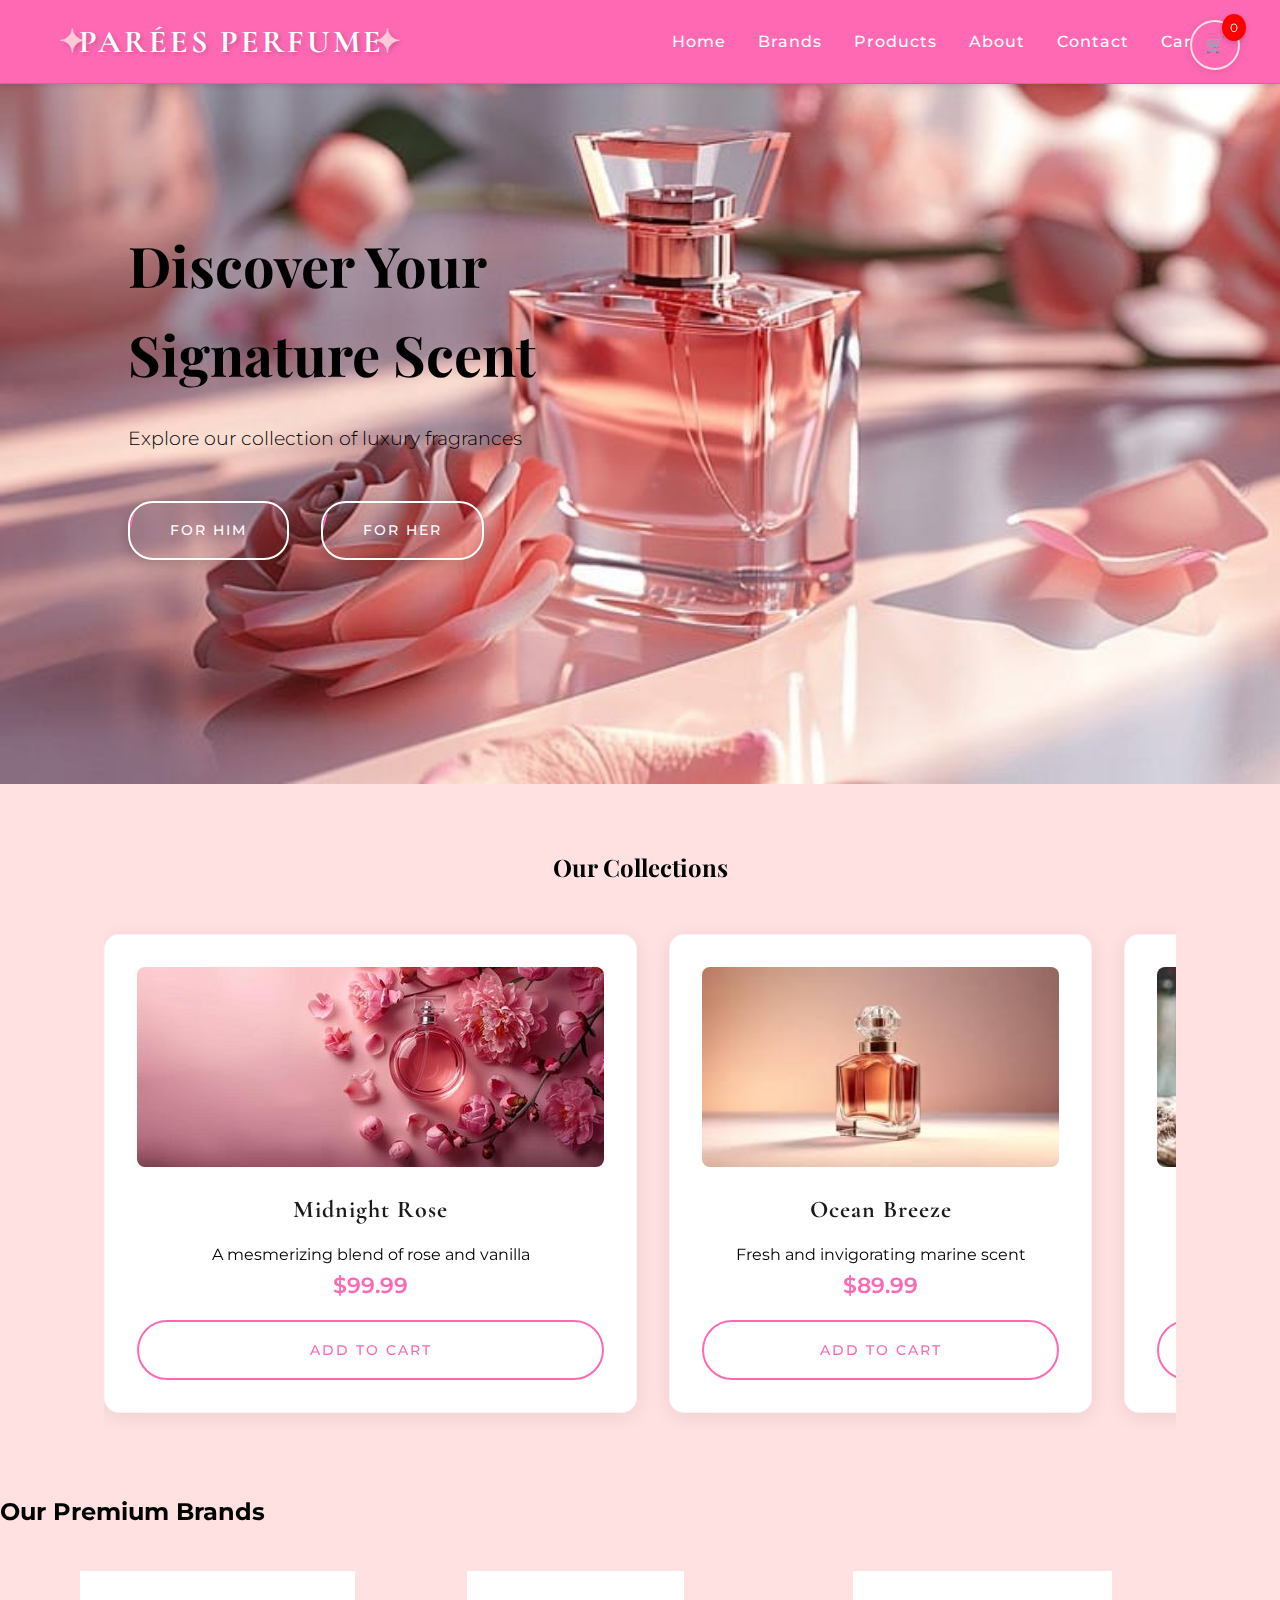
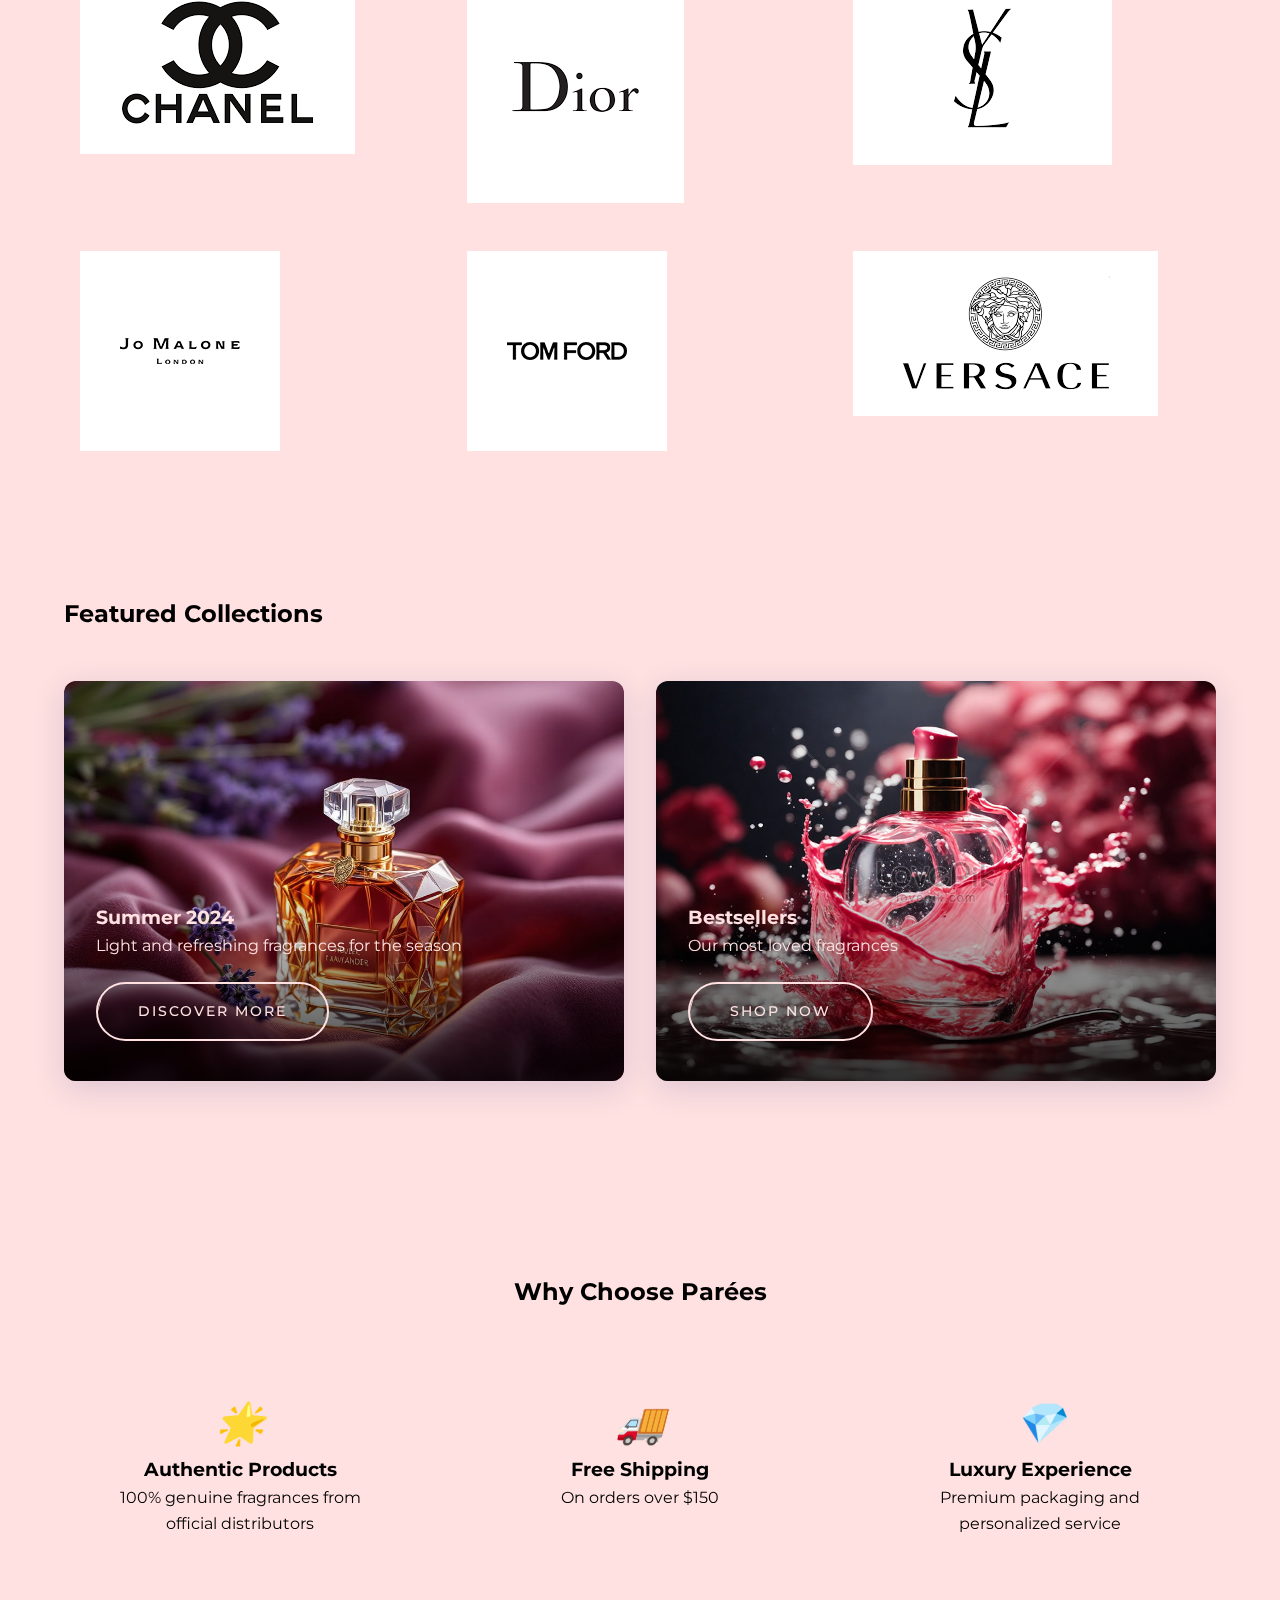
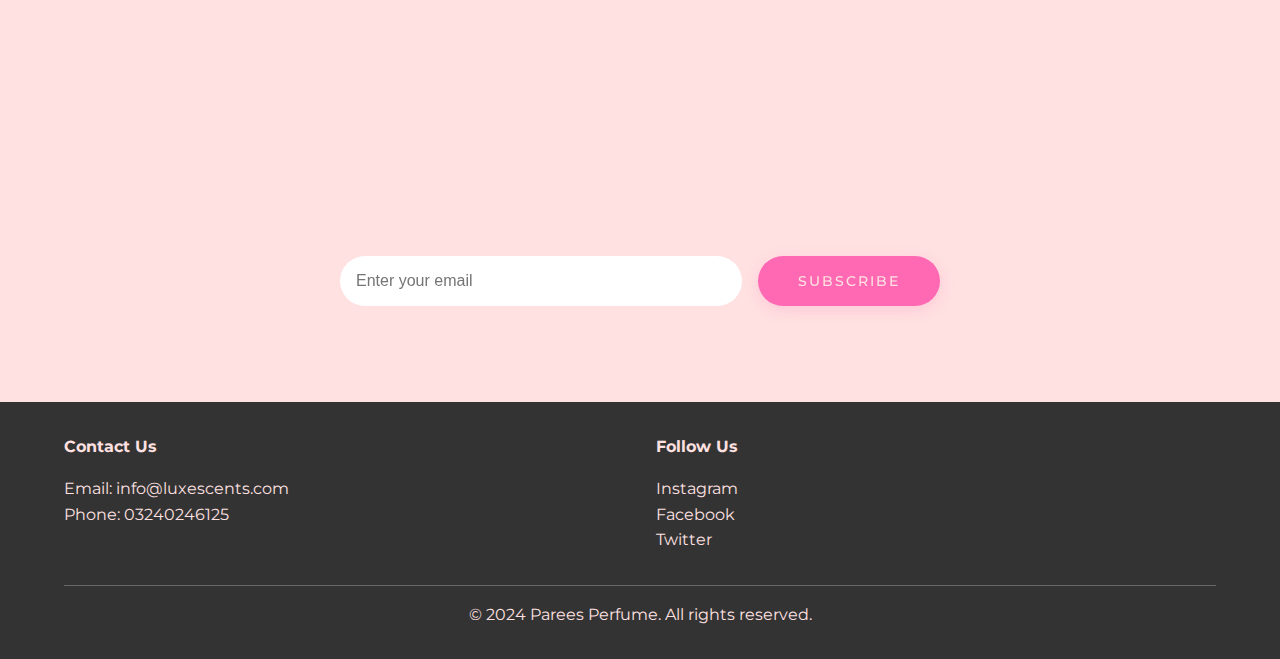
==== commit a4061701: "first commit" ====
--- a/index.html
+++ b/index.html
@@ -206,7 +206,9 @@
             <div class="footer-section">
                 <h4>Contact Us</h4>
                 <p>Email: info@luxescents.com</p>
-                <p>Phone: (555) 123-4567</p>
+                <p>Phone: 03240246125
+                    
+                </p>
             </div>
             <div class="footer-section">
                 <h4>Follow Us</h4>
